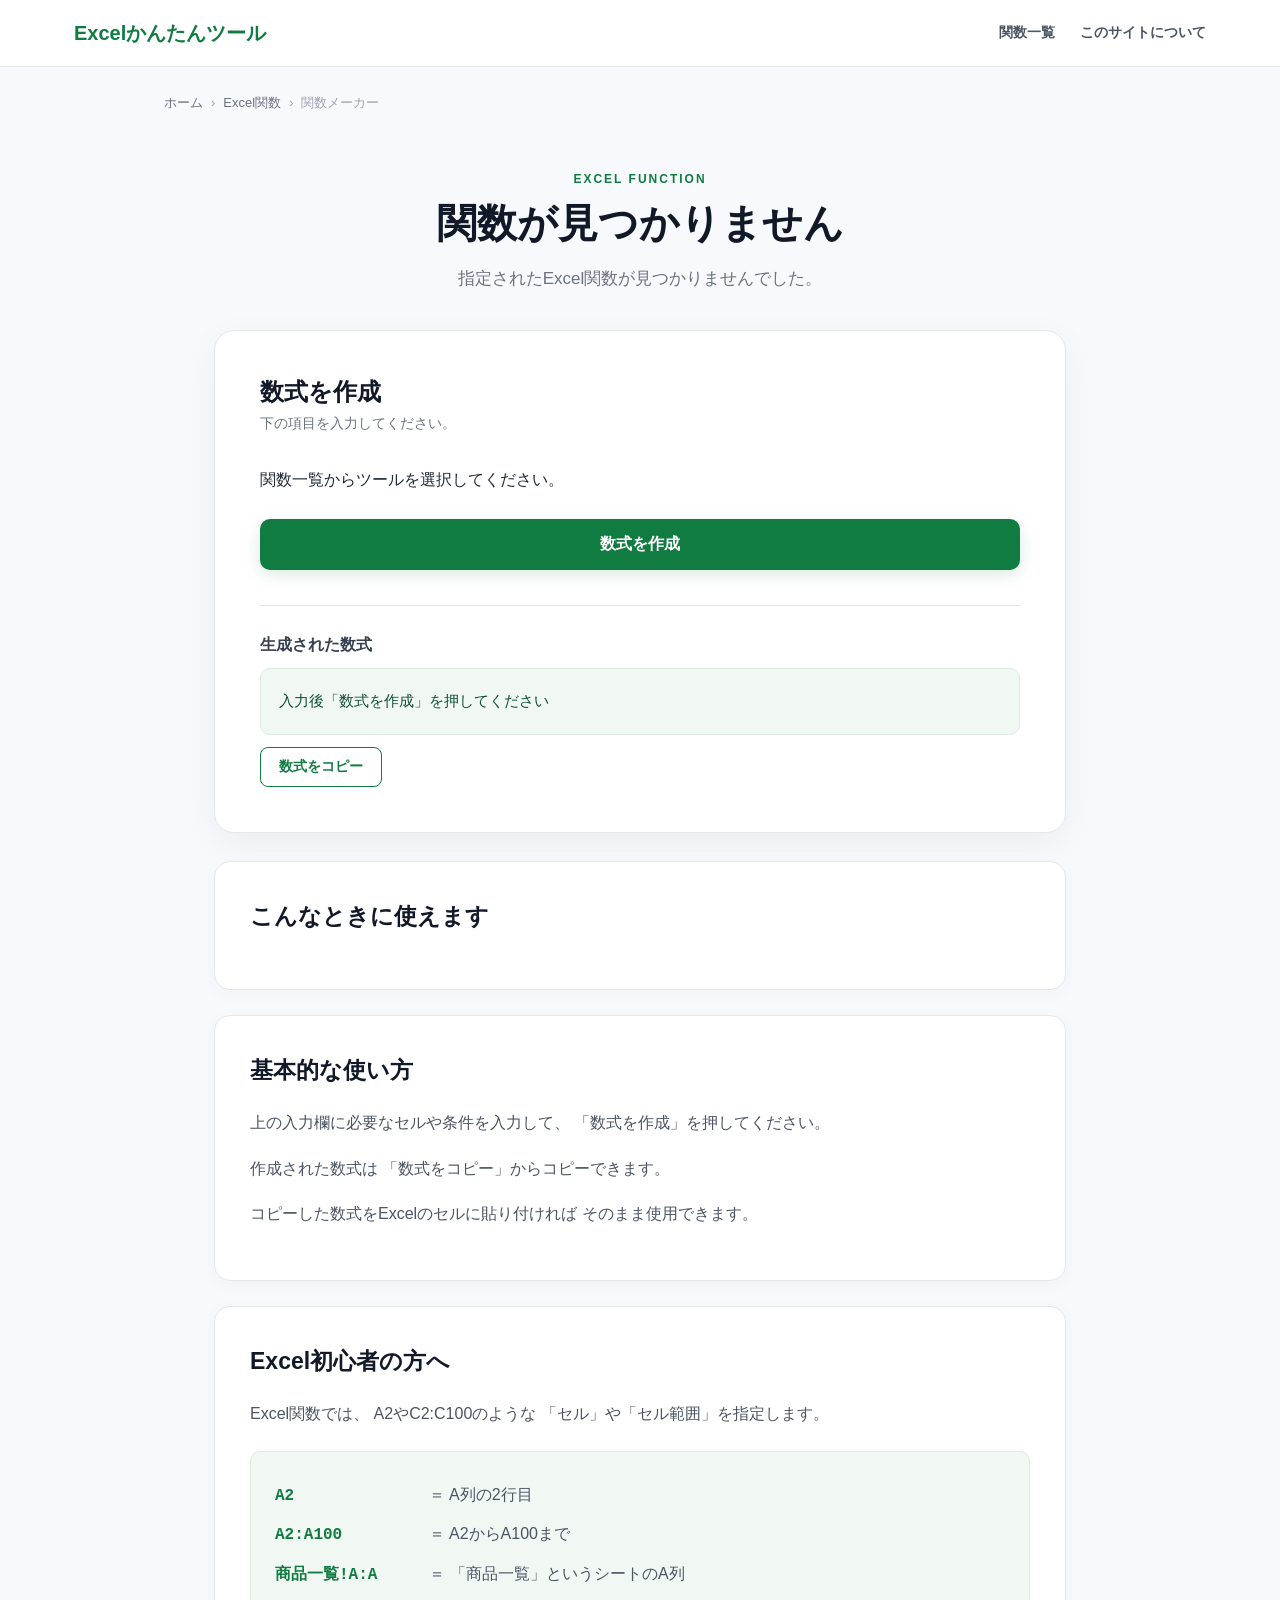
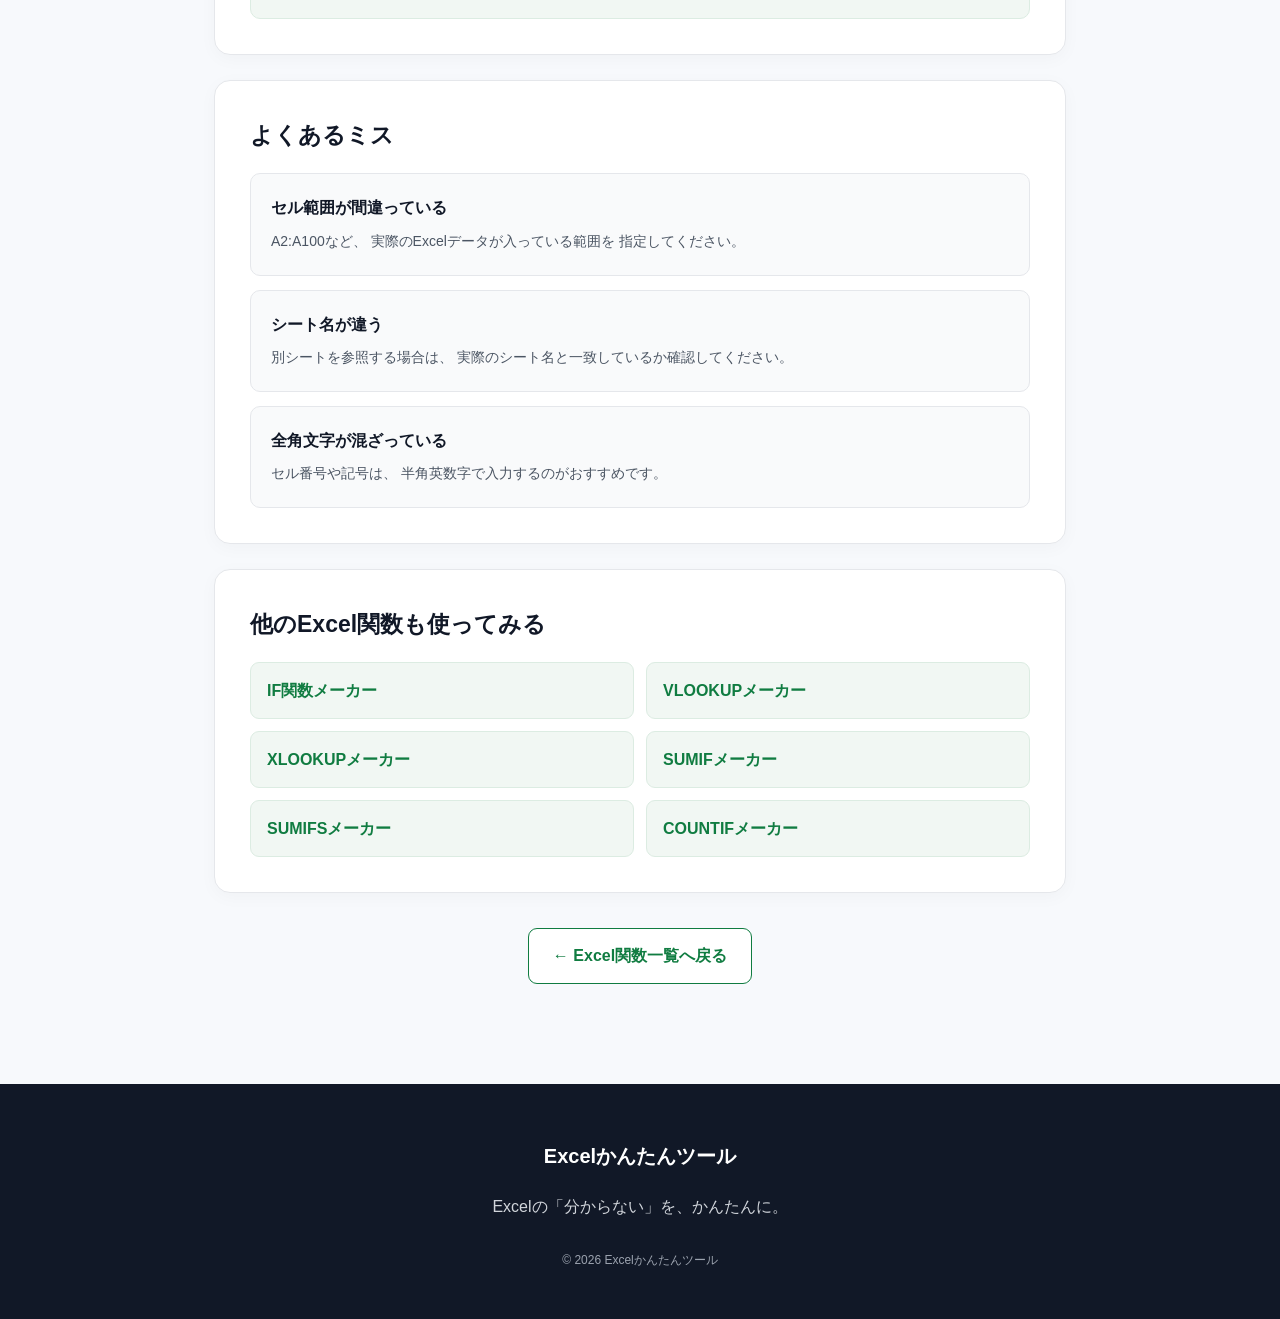
==== tool.html @ 9acb541c "Add files via upload" ====
<!DOCTYPE html>
<html lang="ja">

<head>

  <meta charset="UTF-8">

  <meta
    name="viewport"
    content="width=device-width, initial-scale=1.0"
  >

  <title id="pageTitle">
    Excel関数メーカー｜Excelかんたんツール
  </title>

  <meta
    id="pageDescription"
    name="description"
    content="Excel関数を無料で簡単に作成できます。"
  >

  <link
    rel="stylesheet"
    href="style.css"
  >

</head>


<body>


<!-- =========================
     ヘッダー
========================= -->

<header class="header">

  <div class="header-inner">

    <a
      href="index.html"
      class="logo"
    >
      Excelかんたんツール
    </a>

    <nav>

      <a href="index.html#tools">
        関数一覧
      </a>

      <a href="index.html#about">
        このサイトについて
      </a>

    </nav>

  </div>

</header>


<!-- =========================
     パンくず
========================= -->

<div class="breadcrumb">

  <a href="index.html">
    ホーム
  </a>

  <span>›</span>

  <a href="index.html#tools">
    Excel関数
  </a>

  <span>›</span>

  <span id="breadcrumbCurrent">
    関数メーカー
  </span>

</div>


<!-- =========================
     メイン
========================= -->

<main class="tool-page">


  <!-- タイトル -->

  <section class="tool-page-header">

    <p class="section-label">
      EXCEL FUNCTION
    </p>

    <h1 id="generatorTitle">
      Excel関数メーカー
    </h1>

    <p
      id="generatorDescription"
      class="tool-page-description"
    >
      必要な項目を入力すると、
      Excelで使える数式を自動作成します。
    </p>

  </section>


  <!-- 数式メーカー -->

  <section class="generator-box">

    <h2>
      数式を作成
    </h2>

    <p class="generator-guide">
      下の項目を入力してください。
    </p>


    <div id="formArea">
    </div>


    <button
      class="generate-button"
      onclick="generateFormula()"
    >
      数式を作成
    </button>


    <div class="result-area">

      <p class="result-label">
        生成された数式
      </p>

      <div class="formula-box">

        <code id="formulaResult">
          入力後「数式を作成」を押してください
        </code>

      </div>


      <button
        class="copy-button"
        onclick="copyFormula()"
      >
        数式をコピー
      </button>

    </div>

  </section>


  <!-- 使用例 -->

  <section class="content-box">

    <h2>
      こんなときに使えます
    </h2>

    <p id="exampleText">
    </p>

  </section>


  <!-- 基本的な使い方 -->

  <section class="content-box">

    <h2 id="usageTitle">
      基本的な使い方
    </h2>

    <p>
      上の入力欄に必要なセルや条件を入力して、
      「数式を作成」を押してください。
    </p>

    <p>
      作成された数式は
      「数式をコピー」からコピーできます。
    </p>

    <p>
      コピーした数式をExcelのセルに貼り付ければ
      そのまま使用できます。
    </p>

  </section>


  <!-- 初心者向け -->

  <section class="content-box">

    <h2>
      Excel初心者の方へ
    </h2>

    <p>
      Excel関数では、
      A2やC2:C100のような
      「セル」や「セル範囲」を指定します。
    </p>

    <div class="mini-example">

      <p>
        <strong>A2</strong>
        ＝ A列の2行目
      </p>

      <p>
        <strong>A2:A100</strong>
        ＝ A2からA100まで
      </p>

      <p>
        <strong>商品一覧!A:A</strong>
        ＝ 「商品一覧」というシートのA列
      </p>

    </div>

  </section>


  <!-- よくあるミス -->

  <section class="content-box">

    <h2>
      よくあるミス
    </h2>

    <div class="mistake-list">

      <div class="mistake-item">

        <h3>
          セル範囲が間違っている
        </h3>

        <p>
          A2:A100など、
          実際のExcelデータが入っている範囲を
          指定してください。
        </p>

      </div>


      <div class="mistake-item">

        <h3>
          シート名が違う
        </h3>

        <p>
          別シートを参照する場合は、
          実際のシート名と一致しているか確認してください。
        </p>

      </div>


      <div class="mistake-item">

        <h3>
          全角文字が混ざっている
        </h3>

        <p>
          セル番号や記号は、
          半角英数字で入力するのがおすすめです。
        </p>

      </div>

    </div>

  </section>


  <!-- 関連ツール -->

  <section class="content-box">

    <h2>
      他のExcel関数も使ってみる
    </h2>

    <div class="related-tools">

      <a href="tool.html?tool=if">
        IF関数メーカー
      </a>

      <a href="tool.html?tool=vlookup">
        VLOOKUPメーカー
      </a>

      <a href="tool.html?tool=xlookup">
        XLOOKUPメーカー
      </a>

      <a href="tool.html?tool=sumif">
        SUMIFメーカー
      </a>

      <a href="tool.html?tool=sumifs">
        SUMIFSメーカー
      </a>

      <a href="tool.html?tool=countif">
        COUNTIFメーカー
      </a>

    </div>

  </section>


  <!-- 一覧へ -->

  <div class="back-home-area">

    <a
      href="index.html#tools"
      class="back-home-button"
    >
      ← Excel関数一覧へ戻る
    </a>

  </div>


</main>


<!-- =========================
     フッター
========================= -->

<footer>

  <p class="footer-logo">
    Excelかんたんツール
  </p>

  <p>
    Excelの「分からない」を、かんたんに。
  </p>

  <p class="copyright">
    © 2026 Excelかんたんツール
  </p>

</footer>


<!-- コピー通知 -->

<div
  id="toast"
  class="toast"
>
  コピーしました
</div>


<script src="script.js"></script>


<script>

  document.addEventListener(
    "DOMContentLoaded",
    function () {

      const params =
        new URLSearchParams(
          window.location.search
        );

      const toolName =
        params.get("tool");


      if (
        toolName &&
        typeof tools !== "undefined" &&
        tools[toolName]
      ) {

        loadToolPage(toolName);

      } else {

        document.getElementById(
          "generatorTitle"
        ).textContent =
          "関数が見つかりません";

        document.getElementById(
          "generatorDescription"
        ).textContent =
          "指定されたExcel関数が見つかりませんでした。";

        document.getElementById(
          "formArea"
        ).innerHTML =
          '<p>関数一覧からツールを選択してください。</p>';

      }

    }
  );


  function loadToolPage(toolName) {

    currentTool = toolName;

    const tool =
      tools[toolName];


    /* タイトル */

    document.getElementById(
      "generatorTitle"
    ).textContent =
      tool.title;


    /* 説明 */

    document.getElementById(
      "generatorDescription"
    ).textContent =
      tool.description;


    /* 使用例 */

    document.getElementById(
      "exampleText"
    ).textContent =
      tool.example;


    /* パンくず */

    document.getElementById(
      "breadcrumbCurrent"
    ).textContent =
      tool.title;


    /* ブラウザタイトル */

    document.title =
      tool.title +
      "｜無料でExcel数式を自動作成";


    /* description */

    const description =
      document.getElementById(
        "pageDescription"
      );

    description.setAttribute(
      "content",
      tool.title +
      "を無料で作成できます。" +
      tool.description
    );


    /* 使い方タイトル */

    document.getElementById(
      "usageTitle"
    ).textContent =
      tool.title +
      "の使い方";


    /* フォーム作成 */

    buildForm(tool);

  }

</script>


</body>
</html>
---- style.css ----
/* =========================
   基本設定
========================= */

* {
  box-sizing: border-box;
}

html {
  scroll-behavior: smooth;
}

body {
  margin: 0;
  font-family:
    -apple-system,
    BlinkMacSystemFont,
    "Segoe UI",
    "Hiragino Kaku Gothic ProN",
    "Yu Gothic",
    sans-serif;

  background: #f7f9fc;
  color: #1f2937;
  line-height: 1.7;
}

button,
input,
select {
  font-family: inherit;
}


/* =========================
   ヘッダー
========================= */

.header {
  position: sticky;
  top: 0;
  z-index: 100;

  background: rgba(255, 255, 255, 0.96);
  border-bottom: 1px solid #e5e7eb;
}

.header-inner {
  max-width: 1180px;
  margin: 0 auto;
  padding: 16px 24px;

  display: flex;
  justify-content: space-between;
  align-items: center;
}

.logo {
  color: #107c41;
  text-decoration: none;
  font-size: 20px;
  font-weight: 800;
}

nav {
  display: flex;
  gap: 25px;
}

nav a {
  color: #4b5563;
  text-decoration: none;
  font-size: 14px;
  font-weight: 600;
}

nav a:hover {
  color: #107c41;
}


/* =========================
   メインビジュアル
========================= */

.hero {
  padding: 105px 24px;

  background:
    linear-gradient(
      135deg,
      #e9f8ef 0%,
      #f7fffa 55%,
      #eef9f2 100%
    );
}

.hero-inner {
  max-width: 850px;
  margin: 0 auto;
  text-align: center;
}

.hero-label {
  display: inline-block;

  margin: 0;
  padding: 6px 16px;

  background: #d8f3e3;
  color: #107c41;

  border-radius: 100px;

  font-size: 13px;
  font-weight: 800;
}

.hero h1 {
  margin: 20px 0 18px;

  color: #111827;

  font-size: 54px;
  line-height: 1.25;
  letter-spacing: -1px;
}

.hero-text {
  max-width: 650px;
  margin: 0 auto 35px;

  color: #6b7280;

  font-size: 18px;
}

.main-button {
  display: inline-block;

  padding: 14px 30px;

  background: #107c41;
  color: white;

  border-radius: 10px;

  text-decoration: none;
  font-weight: 700;

  box-shadow: 0 6px 20px rgba(16, 124, 65, 0.18);

  transition:
    transform 0.2s,
    box-shadow 0.2s;
}

.main-button:hover {
  transform: translateY(-2px);

  box-shadow: 0 9px 25px rgba(16, 124, 65, 0.23);
}


/* =========================
   共通セクション
========================= */

.section {
  max-width: 1180px;
  margin: 0 auto;
  padding: 85px 24px;
}

.section-title {
  margin-bottom: 40px;
  text-align: center;
}

.section-title h2 {
  margin: 5px 0 8px;

  color: #111827;

  font-size: 34px;
  line-height: 1.35;
}

.section-title > p:last-child {
  margin-top: 8px;
  color: #6b7280;
}

.section-label {
  margin: 0;

  color: #107c41;

  font-size: 12px;
  font-weight: 800;
  letter-spacing: 2px;
}


/* =========================
   ツール検索
========================= */

.search-box {
  max-width: 700px;
  margin: 0 auto 65px;
}

.search-box input {
  width: 100%;

  padding: 17px 20px;

  background: white;

  border: 1px solid #d1d5db;
  border-radius: 12px;

  color: #111827;

  font-size: 16px;

  box-shadow: 0 5px 22px rgba(0, 0, 0, 0.04);

  transition:
    border-color 0.2s,
    box-shadow 0.2s;
}

.search-box input:focus {
  outline: none;

  border-color: #107c41;

  box-shadow:
    0 0 0 3px rgba(16, 124, 65, 0.1),
    0 5px 22px rgba(0, 0, 0, 0.04);
}


/* =========================
   カテゴリ
========================= */

.category {
  margin-bottom: 65px;
}

.category-heading {
  margin-bottom: 22px;
  padding-bottom: 14px;

  display: flex;
  align-items: center;
  gap: 13px;

  border-bottom: 1px solid #e5e7eb;
}

.category-heading h3 {
  margin: 0;

  color: #111827;

  font-size: 21px;
}

.category-heading p {
  margin: 2px 0 0;

  color: #9ca3af;

  font-size: 13px;
}

.category-emoji {
  min-width: 42px;
  height: 42px;

  display: flex;
  align-items: center;
  justify-content: center;

  background: #e8f6ee;
  color: #107c41;

  border-radius: 10px;

  font-size: 14px;
  font-weight: 800;
}


/* =========================
   ツールカード
========================= */

.tool-grid {
  display: grid;

  grid-template-columns:
    repeat(3, minmax(0, 1fr));

  gap: 18px;
}

.tool-card {
  width: 100%;
  min-height: 175px;

  padding: 25px;

  background: white;

  border: 1px solid #e5e7eb;
  border-radius: 16px;

  color: inherit;

  text-align: left;

  cursor: pointer;

  box-shadow: 0 4px 18px rgba(0, 0, 0, 0.03);

  transition:
    transform 0.2s,
    border-color 0.2s,
    box-shadow 0.2s;
}

.tool-card:hover {
  transform: translateY(-4px);

  border-color: #a9d8bc;

  box-shadow: 0 11px 30px rgba(0, 0, 0, 0.07);
}

.tool-card:active {
  transform: translateY(-1px);
}

.tool-icon {
  width: 48px;
  height: 48px;

  margin-bottom: 16px;

  display: flex;
  align-items: center;
  justify-content: center;

  background: #e8f6ee;
  color: #107c41;

  border-radius: 11px;

  font-size: 14px;
  font-weight: 800;
}

.tool-card h4 {
  margin: 0 0 7px;

  color: #111827;

  font-size: 18px;
}

.tool-card p {
  margin: 0;

  color: #6b7280;

  font-size: 14px;
  line-height: 1.65;
}


/* =========================
   検索結果なし
========================= */

.no-results {
  margin: 20px 0 60px;
  padding: 35px;

  background: white;

  border: 1px solid #e5e7eb;
  border-radius: 14px;

  color: #6b7280;

  text-align: center;
}


/* =========================
   関数生成ページ
========================= */

.generator-section {
  max-width: 880px;

  margin: 0 auto;

  padding: 70px 24px 100px;
}

.hidden {
  display: none !important;
}

.back-button {
  margin: 0 0 20px;
  padding: 0;

  background: transparent;
  color: #107c41;

  border: none;

  cursor: pointer;

  font-size: 15px;
  font-weight: 700;
}

.back-button:hover {
  text-decoration: underline;
}

.generator-box {
  padding: 45px;

  background: white;

  border: 1px solid #e5e7eb;
  border-radius: 20px;

  box-shadow: 0 10px 35px rgba(0, 0, 0, 0.05);
}

.generator-box h2 {
  margin: 5px 0 10px;

  color: #111827;

  font-size: 32px;
  line-height: 1.3;
}

.generator-description {
  margin: 0 0 35px;

  color: #6b7280;
}


/* =========================
   入力フォーム
========================= */

.form-group {
  margin-bottom: 22px;
}

.form-group label {
  display: block;

  margin-bottom: 7px;

  color: #374151;

  font-size: 14px;
  font-weight: 700;
}

.form-group input,
.form-group select {
  width: 100%;

  padding: 13px 14px;

  background: white;

  border: 1px solid #d1d5db;
  border-radius: 9px;

  color: #111827;

  font-size: 16px;

  transition:
    border-color 0.2s,
    box-shadow 0.2s;
}

.form-group input:focus,
.form-group select:focus {
  outline: none;

  border-color: #107c41;

  box-shadow: 0 0 0 3px rgba(16, 124, 65, 0.1);
}

.form-help {
  display: block;

  margin-top: 6px;

  color: #9ca3af;

  font-size: 12px;
}


/* =========================
   数式作成ボタン
========================= */

.generate-button {
  width: 100%;

  margin-top: 10px;
  padding: 15px 18px;

  background: #107c41;
  color: white;

  border: none;
  border-radius: 10px;

  cursor: pointer;

  font-size: 16px;
  font-weight: 700;

  box-shadow: 0 5px 16px rgba(16, 124, 65, 0.15);

  transition:
    opacity 0.2s,
    transform 0.2s;
}

.generate-button:hover {
  opacity: 0.92;
  transform: translateY(-1px);
}


/* =========================
   数式結果
========================= */

.result-area {
  margin-top: 35px;
  padding-top: 25px;

  border-top: 1px solid #e5e7eb;
}

.result-label {
  margin: 0 0 10px;

  color: #374151;

  font-weight: 700;
}

.formula-box {
  margin-bottom: 12px;
  padding: 18px;

  background: #f1f7f3;

  border: 1px solid #dcece2;
  border-radius: 10px;

  overflow-x: auto;
}

.formula-box code {
  color: #0f5132;

  font-family:
    "SFMono-Regular",
    Consolas,
    "Liberation Mono",
    monospace;

  font-size: 15px;

  white-space: nowrap;
}

.copy-button {
  padding: 10px 18px;

  background: white;
  color: #107c41;

  border: 1px solid #107c41;
  border-radius: 8px;

  cursor: pointer;

  font-size: 14px;
  font-weight: 700;

  transition:
    background 0.2s,
    color 0.2s;
}

.copy-button:hover {
  background: #107c41;
  color: white;
}


/* =========================
   使用例
========================= */

.example-box {
  margin-top: 25px;
  padding: 30px;

  background: white;

  border: 1px solid #e5e7eb;
  border-radius: 16px;
}

.example-box h3 {
  margin: 0 0 10px;

  color: #111827;

  font-size: 19px;
}

.example-box p {
  margin: 0;

  color: #6b7280;
}


/* =========================
   About
========================= */

.about-box {
  max-width: 750px;

  margin: 0 auto;
  padding: 35px;

  background: white;

  border: 1px solid #e5e7eb;
  border-radius: 16px;

  box-shadow: 0 4px 18px rgba(0, 0, 0, 0.03);
}

.about-box p:first-child {
  margin-top: 0;
}

.about-box p:last-child {
  margin-bottom: 0;
}


/* =========================
   フッター
========================= */

footer {
  padding: 55px 20px;

  background: #111827;
  color: #d1d5db;

  text-align: center;
}

.footer-logo {
  margin-top: 0;

  color: white;

  font-size: 20px;
  font-weight: 800;
}

.copyright {
  margin: 30px 0 0;

  color: #9ca3af;

  font-size: 12px;
}


/* =========================
   コピー通知
========================= */

.toast {
  position: fixed;

  left: 50%;
  bottom: 30px;

  z-index: 999;

  padding: 12px 22px;

  background: #111827;
  color: white;

  border-radius: 8px;

  opacity: 0;

  pointer-events: none;

  transform:
    translateX(-50%)
    translateY(20px);

  transition:
    opacity 0.25s,
    transform 0.25s;
}

.toast.show {
  opacity: 1;

  transform:
    translateX(-50%)
    translateY(0);
}


/* =========================
   タブレット
========================= */

@media (max-width: 900px) {

  .tool-grid {
    grid-template-columns:
      repeat(2, minmax(0, 1fr));
  }

}


/* =========================
   スマートフォン
========================= */

@media (max-width: 620px) {

  nav {
    display: none;
  }

  .header-inner {
    padding: 14px 18px;
  }

  .logo {
    font-size: 18px;
  }

  .hero {
    padding: 70px 20px;
  }

  .hero h1 {
    font-size: 36px;
    letter-spacing: 0;
  }

  .hero-text {
    font-size: 16px;
  }

  .section {
    padding: 65px 20px;
  }

  .section-title h2 {
    font-size: 28px;
  }

  .search-box {
    margin-bottom: 50px;
  }

  .category {
    margin-bottom: 50px;
  }

  .tool-grid {
    grid-template-columns: 1fr;
  }

  .tool-card {
    min-height: auto;
  }

  .generator-section {
    padding: 45px 18px 80px;
  }

  .generator-box {
    padding: 28px 20px;
  }

  .generator-box h2 {
    font-size: 27px;
  }

  .example-box {
    padding: 24px 20px;
  }

}
/* ========================================
   個別関数ページ
======================================== */

.breadcrumb {
  max-width: 1000px;
  margin: 0 auto;
  padding: 25px 24px 0;

  display: flex;
  align-items: center;
  flex-wrap: wrap;
  gap: 8px;

  color: #9ca3af;
  font-size: 13px;
}

.breadcrumb a {
  color: #6b7280;
  text-decoration: none;
}

.breadcrumb a:hover {
  color: #107c41;
  text-decoration: underline;
}


/* ========================================
   個別ページ本体
======================================== */

.tool-page {
  max-width: 900px;
  margin: 0 auto;
  padding: 55px 24px 100px;
}


/* ========================================
   個別ページタイトル
======================================== */

.tool-page-header {
  margin-bottom: 35px;
  text-align: center;
}

.tool-page-header h1 {
  margin: 8px 0 15px;

  color: #111827;

  font-size: 40px;
  line-height: 1.3;
}

.tool-page-description {
  max-width: 650px;
  margin: 0 auto;

  color: #6b7280;

  font-size: 17px;
  line-height: 1.8;
}


/* ========================================
   数式メーカー
======================================== */

.tool-page .generator-box {
  margin-bottom: 28px;
}

.tool-page .generator-box > h2 {
  margin: 0 0 5px;

  color: #111827;

  font-size: 24px;
}

.generator-guide {
  margin: 0 0 30px;

  color: #6b7280;

  font-size: 14px;
}


/* ========================================
   解説コンテンツ
======================================== */

.content-box {
  margin-top: 25px;
  padding: 35px;

  background: white;

  border: 1px solid #e5e7eb;
  border-radius: 16px;

  box-shadow: 0 4px 18px rgba(0, 0, 0, 0.03);
}

.content-box h2 {
  margin: 0 0 18px;

  color: #111827;

  font-size: 23px;
}

.content-box h3 {
  color: #111827;
}

.content-box p {
  color: #4b5563;
  line-height: 1.85;
}


/* ========================================
   初心者向け入力例
======================================== */

.mini-example {
  margin-top: 22px;
  padding: 20px 24px;

  background: #f1f7f3;

  border: 1px solid #dcece2;
  border-radius: 10px;
}

.mini-example p {
  margin: 8px 0;
}

.mini-example strong {
  display: inline-block;
  min-width: 150px;

  color: #107c41;

  font-family:
    "SFMono-Regular",
    Consolas,
    monospace;
}


/* ========================================
   よくあるミス
======================================== */

.mistake-list {
  display: grid;
  gap: 14px;
}

.mistake-item {
  padding: 20px;

  background: #f9fafb;

  border: 1px solid #e5e7eb;
  border-radius: 10px;
}

.mistake-item h3 {
  margin: 0 0 7px;

  font-size: 16px;
}

.mistake-item p {
  margin: 0;

  font-size: 14px;
}


/* ========================================
   関連ツール
======================================== */

.related-tools {
  display: grid;

  grid-template-columns:
    repeat(2, minmax(0, 1fr));

  gap: 12px;
}

.related-tools a {
  padding: 14px 16px;

  background: #f1f7f3;
  color: #107c41;

  border: 1px solid #dcece2;
  border-radius: 9px;

  text-decoration: none;
  font-weight: 700;

  transition:
    background 0.2s,
    transform 0.2s;
}

.related-tools a:hover {
  background: #e4f2e9;

  transform: translateY(-2px);
}


/* ========================================
   一覧へ戻る
======================================== */

.back-home-area {
  margin-top: 35px;
  text-align: center;
}

.back-home-button {
  display: inline-block;

  padding: 13px 24px;

  background: white;
  color: #107c41;

  border: 1px solid #107c41;
  border-radius: 9px;

  text-decoration: none;
  font-weight: 700;

  transition:
    background 0.2s,
    color 0.2s;
}

.back-home-button:hover {
  background: #107c41;
  color: white;
}


/* ========================================
   個別ページ スマホ
======================================== */

@media (max-width: 620px) {

  .breadcrumb {
    padding: 18px 18px 0;
  }

  .tool-page {
    padding:
      40px 18px
      75px;
  }

  .tool-page-header {
    text-align: left;
  }

  .tool-page-header h1 {
    font-size: 30px;
  }

  .tool-page-description {
    font-size: 15px;
  }

  .content-box {
    padding: 25px 20px;
  }

  .content-box h2 {
    font-size: 21px;
  }

  .mini-example {
    padding: 17px;
  }

  .mini-example strong {
    display: block;
    min-width: 0;
    margin-bottom: 2px;
  }

  .related-tools {
    grid-template-columns: 1fr;
  }

}
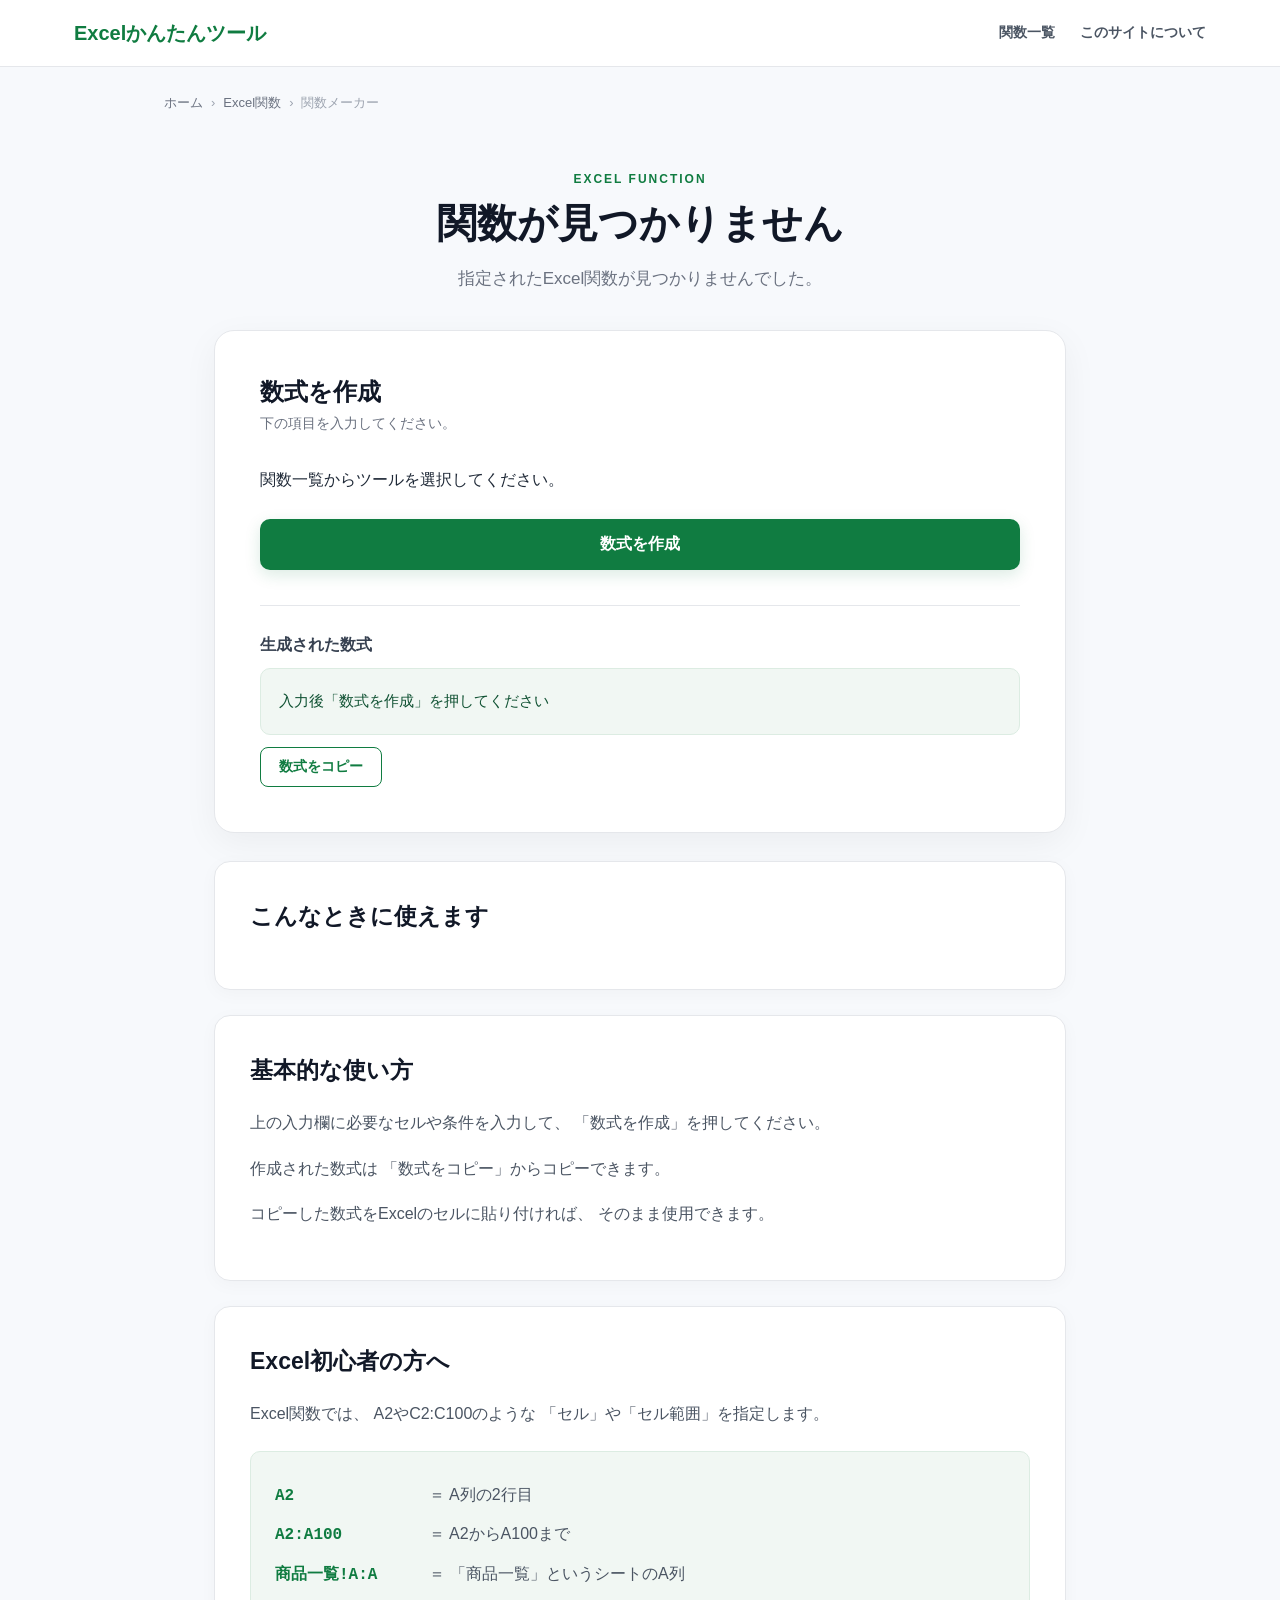
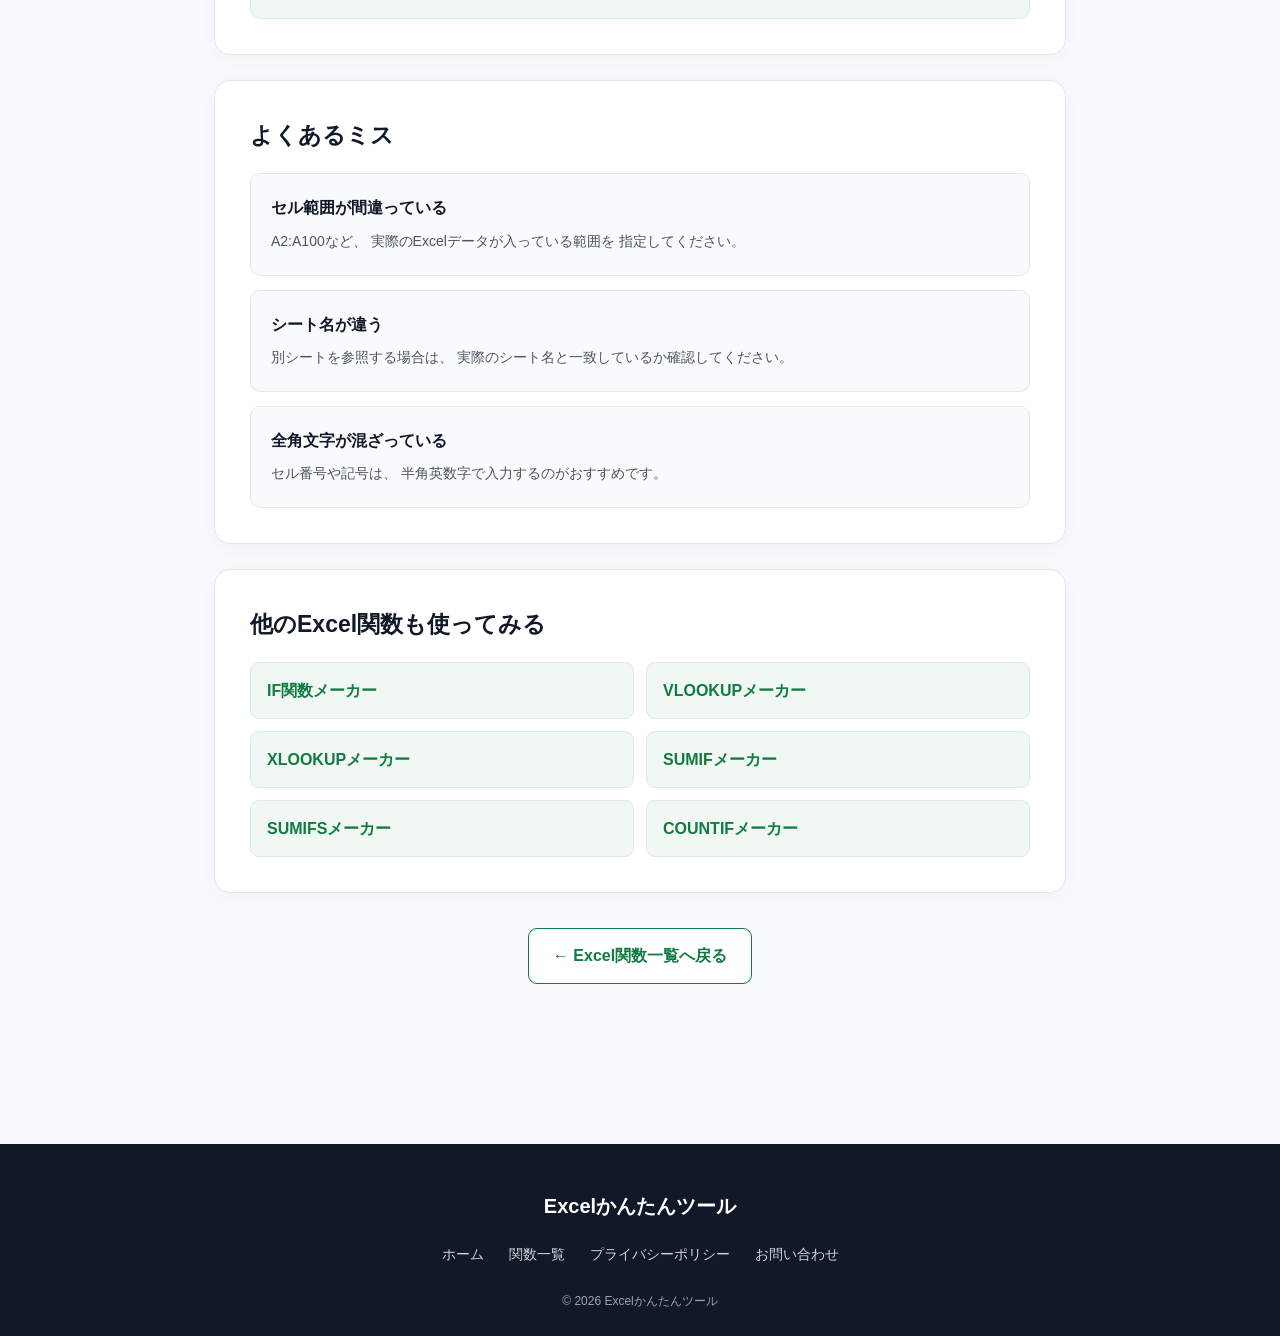
==== commit 1da43106: "Add files via upload" ====
--- a/tool.html
+++ b/tool.html
@@ -2,6 +2,21 @@
 <html lang="ja">
 
 <head>
+
+  <!-- Google tag (gtag.js) -->
+  <script async src="https://www.googletagmanager.com/gtag/js?id=G-H0FVRL8CGS"></script>
+
+  <script>
+    window.dataLayer = window.dataLayer || [];
+
+    function gtag() {
+      dataLayer.push(arguments);
+    }
+
+    gtag('js', new Date());
+    gtag('config', 'G-H0FVRL8CGS');
+  </script>
+
 
   <meta charset="UTF-8">
 
@@ -10,9 +25,11 @@
     content="width=device-width, initial-scale=1.0"
   >
 
+
   <title id="pageTitle">
     Excel関数メーカー｜Excelかんたんツール
   </title>
+
 
   <meta
     id="pageDescription"
@@ -20,6 +37,7 @@
     content="Excel関数を無料で簡単に作成できます。"
   >
 
+
   <link
     rel="stylesheet"
     href="style.css"
@@ -28,12 +46,13 @@
 </head>
 
 
+
 <body>
 
 
-<!-- =========================
+<!-- ========================================
      ヘッダー
-========================= -->
+========================================= -->
 
 <header class="header">
 
@@ -46,6 +65,7 @@
       Excelかんたんツール
     </a>
 
+
     <nav>
 
       <a href="index.html#tools">
@@ -63,9 +83,10 @@
 </header>
 
 
-<!-- =========================
+
+<!-- ========================================
      パンくず
-========================= -->
+========================================= -->
 
 <div class="breadcrumb">
 
@@ -88,24 +109,29 @@
 </div>
 
 
-<!-- =========================
+
+<!-- ========================================
      メイン
-========================= -->
+========================================= -->
 
 <main class="tool-page">
 
 
-  <!-- タイトル -->
+  <!-- ========================================
+       タイトル
+  ========================================= -->
 
   <section class="tool-page-header">
 
     <p class="section-label">
       EXCEL FUNCTION
     </p>
+
 
     <h1 id="generatorTitle">
       Excel関数メーカー
     </h1>
+
 
     <p
       id="generatorDescription"
@@ -118,7 +144,10 @@
   </section>
 
 
-  <!-- 数式メーカー -->
+
+  <!-- ========================================
+       数式メーカー
+  ========================================= -->
 
   <section class="generator-box">
 
@@ -126,10 +155,13 @@
       数式を作成
     </h2>
 
+
     <p class="generator-guide">
       下の項目を入力してください。
     </p>
 
+
+    <!-- script.jsによって入力欄を生成 -->
 
     <div id="formArea">
     </div>
@@ -143,11 +175,17 @@
     </button>
 
 
+
+    <!-- ========================================
+         生成結果
+    ========================================= -->
+
     <div class="result-area">
 
       <p class="result-label">
         生成された数式
       </p>
+
 
       <div class="formula-box">
 
@@ -170,7 +208,10 @@
   </section>
 
 
-  <!-- 使用例 -->
+
+  <!-- ========================================
+       使用例
+  ========================================= -->
 
   <section class="content-box">
 
@@ -178,13 +219,17 @@
       こんなときに使えます
     </h2>
 
+
     <p id="exampleText">
     </p>
 
   </section>
 
 
-  <!-- 基本的な使い方 -->
+
+  <!-- ========================================
+       基本的な使い方
+  ========================================= -->
 
   <section class="content-box">
 
@@ -192,31 +237,38 @@
       基本的な使い方
     </h2>
 
+
     <p>
       上の入力欄に必要なセルや条件を入力して、
       「数式を作成」を押してください。
     </p>
 
+
     <p>
       作成された数式は
       「数式をコピー」からコピーできます。
     </p>
 
+
     <p>
-      コピーした数式をExcelのセルに貼り付ければ
+      コピーした数式をExcelのセルに貼り付ければ、
       そのまま使用できます。
     </p>
 
   </section>
 
 
-  <!-- 初心者向け -->
+
+  <!-- ========================================
+       初心者向け
+  ========================================= -->
 
   <section class="content-box">
 
     <h2>
       Excel初心者の方へ
     </h2>
+
 
     <p>
       Excel関数では、
@@ -224,6 +276,7 @@
       「セル」や「セル範囲」を指定します。
     </p>
 
+
     <div class="mini-example">
 
       <p>
@@ -231,11 +284,13 @@
         ＝ A列の2行目
       </p>
 
+
       <p>
         <strong>A2:A100</strong>
         ＝ A2からA100まで
       </p>
 
+
       <p>
         <strong>商品一覧!A:A</strong>
         ＝ 「商品一覧」というシートのA列
@@ -246,7 +301,10 @@
   </section>
 
 
-  <!-- よくあるミス -->
+
+  <!-- ========================================
+       よくあるミス
+  ========================================= -->
 
   <section class="content-box">
 
@@ -254,7 +312,9 @@
       よくあるミス
     </h2>
 
+
     <div class="mistake-list">
+
 
       <div class="mistake-item">
 
@@ -271,6 +331,7 @@
       </div>
 
 
+
       <div class="mistake-item">
 
         <h3>
@@ -285,6 +346,7 @@
       </div>
 
 
+
       <div class="mistake-item">
 
         <h3>
@@ -298,12 +360,16 @@
 
       </div>
 
+
     </div>
 
   </section>
 
 
-  <!-- 関連ツール -->
+
+  <!-- ========================================
+       関連ツール
+  ========================================= -->
 
   <section class="content-box">
 
@@ -311,28 +377,34 @@
       他のExcel関数も使ってみる
     </h2>
 
+
     <div class="related-tools">
 
       <a href="tool.html?tool=if">
         IF関数メーカー
       </a>
 
+
       <a href="tool.html?tool=vlookup">
         VLOOKUPメーカー
       </a>
 
+
       <a href="tool.html?tool=xlookup">
         XLOOKUPメーカー
       </a>
 
+
       <a href="tool.html?tool=sumif">
         SUMIFメーカー
       </a>
 
+
       <a href="tool.html?tool=sumifs">
         SUMIFSメーカー
       </a>
 
+
       <a href="tool.html?tool=countif">
         COUNTIFメーカー
       </a>
@@ -342,7 +414,10 @@
   </section>
 
 
-  <!-- 一覧へ -->
+
+  <!-- ========================================
+       関数一覧へ戻る
+  ========================================= -->
 
   <div class="back-home-area">
 
@@ -359,28 +434,57 @@
 </main>
 
 
-<!-- =========================
+
+<!-- ========================================
      フッター
-========================= -->
-
-<footer>
-
-  <p class="footer-logo">
-    Excelかんたんツール
-  </p>
-
-  <p>
-    Excelの「分からない」を、かんたんに。
-  </p>
-
-  <p class="copyright">
-    © 2026 Excelかんたんツール
-  </p>
+========================================= -->
+
+<footer class="site-footer">
+
+  <div class="footer-inner">
+
+    <p class="footer-logo">
+      Excelかんたんツール
+    </p>
+
+
+    <div class="footer-links">
+
+      <a href="index.html">
+        ホーム
+      </a>
+
+
+      <a href="index.html#tools">
+        関数一覧
+      </a>
+
+
+      <a href="privacy.html">
+        プライバシーポリシー
+      </a>
+
+
+      <a href="contact.html">
+        お問い合わせ
+      </a>
+
+    </div>
+
+
+    <p class="copyright">
+      © 2026 Excelかんたんツール
+    </p>
+
+  </div>
 
 </footer>
 
 
-<!-- コピー通知 -->
+
+<!-- ========================================
+     コピー通知
+========================================= -->
 
 <div
   id="toast"
@@ -390,8 +494,18 @@
 </div>
 
 
+
+<!-- ========================================
+     メインJavaScript
+========================================= -->
+
 <script src="script.js"></script>
 
+
+
+<!-- ========================================
+     ツールページ読み込み
+========================================= -->
 
 <script>
 
@@ -403,6 +517,7 @@
         new URLSearchParams(
           window.location.search
         );
+
 
       const toolName =
         params.get("tool");
@@ -423,11 +538,13 @@
         ).textContent =
           "関数が見つかりません";
 
+
         document.getElementById(
           "generatorDescription"
         ).textContent =
           "指定されたExcel関数が見つかりませんでした。";
 
+
         document.getElementById(
           "formArea"
         ).innerHTML =
@@ -439,15 +556,20 @@
   );
 
 
+
   function loadToolPage(toolName) {
 
     currentTool = toolName;
+
 
     const tool =
       tools[toolName];
 
 
-    /* タイトル */
+
+    /* ========================================
+       タイトル
+    ========================================= */
 
     document.getElementById(
       "generatorTitle"
@@ -455,7 +577,10 @@
       tool.title;
 
 
-    /* 説明 */
+
+    /* ========================================
+       説明
+    ========================================= */
 
     document.getElementById(
       "generatorDescription"
@@ -463,7 +588,10 @@
       tool.description;
 
 
-    /* 使用例 */
+
+    /* ========================================
+       使用例
+    ========================================= */
 
     document.getElementById(
       "exampleText"
@@ -471,7 +599,10 @@
       tool.example;
 
 
-    /* パンくず */
+
+    /* ========================================
+       パンくず
+    ========================================= */
 
     document.getElementById(
       "breadcrumbCurrent"
@@ -479,19 +610,26 @@
       tool.title;
 
 
-    /* ブラウザタイトル */
+
+    /* ========================================
+       ブラウザタイトル
+    ========================================= */
 
     document.title =
       tool.title +
       "｜無料でExcel数式を自動作成";
 
 
-    /* description */
+
+    /* ========================================
+       meta description
+    ========================================= */
 
     const description =
       document.getElementById(
         "pageDescription"
       );
+
 
     description.setAttribute(
       "content",
@@ -501,7 +639,10 @@
     );
 
 
-    /* 使い方タイトル */
+
+    /* ========================================
+       使い方タイトル
+    ========================================= */
 
     document.getElementById(
       "usageTitle"
@@ -510,7 +651,10 @@
       "の使い方";
 
 
-    /* フォーム作成 */
+
+    /* ========================================
+       入力フォーム作成
+    ========================================= */
 
     buildForm(tool);
 
@@ -520,4 +664,5 @@
 
 
 </body>
+
 </html>
--- a/style.css
+++ b/style.css
@@ -1152,4 +1152,81 @@
     grid-template-columns: 1fr;
   }
 
+}
+/* ========================================
+   サイト共通フッター
+======================================== */
+
+.site-footer {
+  margin-top: 60px;
+  padding: 45px 24px 30px;
+
+  background: #111827;
+  color: #d1d5db;
+
+  text-align: center;
+}
+
+.footer-inner {
+  max-width: 1000px;
+  margin: 0 auto;
+}
+
+.site-footer .footer-logo {
+  margin: 0 0 20px;
+
+  color: #ffffff;
+
+  font-size: 20px;
+  font-weight: 800;
+}
+
+.footer-links {
+  display: flex;
+  justify-content: center;
+  flex-wrap: wrap;
+
+  gap: 12px 25px;
+
+  margin-bottom: 25px;
+}
+
+.footer-links a {
+  color: #d1d5db;
+
+  text-decoration: none;
+
+  font-size: 14px;
+}
+
+.footer-links a:hover {
+  color: #ffffff;
+
+  text-decoration: underline;
+}
+
+.site-footer .copyright {
+  margin: 0;
+
+  color: #9ca3af;
+
+  font-size: 12px;
+}
+
+
+/* ========================================
+   スマホ
+======================================== */
+
+@media (max-width: 620px) {
+
+  .site-footer {
+    padding: 40px 20px 25px;
+  }
+
+  .footer-links {
+    flex-direction: column;
+    gap: 10px;
+  }
+
 }
